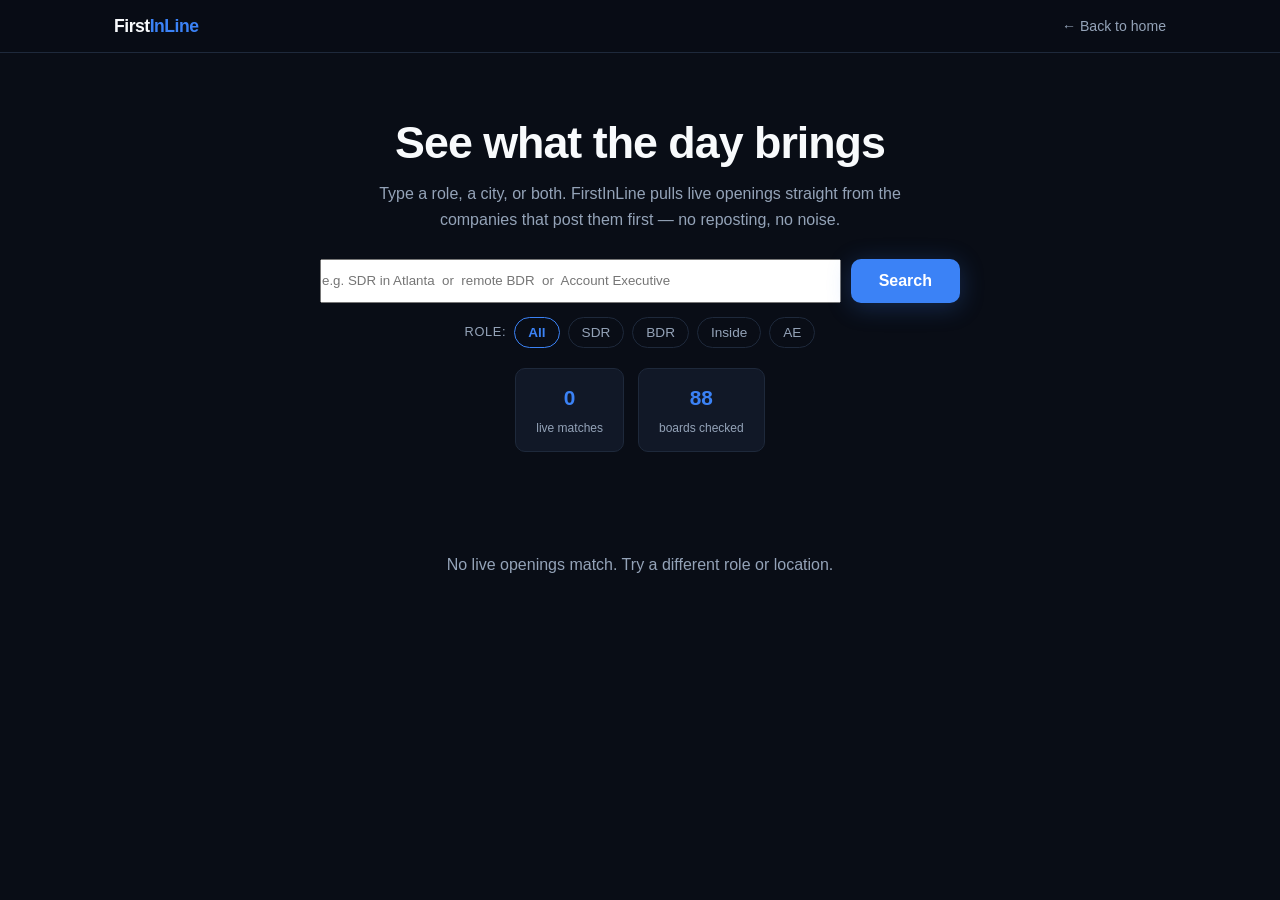
==== try.html @ f9401ee3 "Move live tool to standalone /try.html; Join free button opens it; remove from homepage" ====
<!DOCTYPE html>
<html lang="en">
<head>
<meta charset="UTF-8">
<meta name="viewport" content="width=device-width, initial-scale=1.0">
<title>FirstInLine — Live job search</title>
<meta name="description" content="Search live openings across 80+ companies that post first. No reposting, no noise.">
<style>

  :root {
    --bg: #090d16; --bg2: #0b1120; --card: #111827; --border: #1e293b;
    --primary: #3b82f6; --glow: rgba(59,130,246,.25); --accent: #10b981;
    --text: #f8fafc; --muted: #94a3b8; --gold: #f59e0b; --red: #ef4444;
  }
  * { margin: 0; padding: 0; box-sizing: border-box; }
  html { scroll-behavior: smooth; }
  body { background: var(--bg); color: var(--text); font-family: -apple-system, 'Segoe UI', Roboto, Helvetica, Arial, sans-serif; line-height: 1.6; -webkit-font-smoothing: antialiased; }
  a { color: var(--primary); text-decoration: none; }
  .wrap { max-width: 1100px; margin: 0 auto; padding: 0 24px; }

  nav { position: sticky; top: 0; z-index: 50; background: rgba(9,13,22,.86); backdrop-filter: blur(12px); border-bottom: 1px solid var(--border); }
  .nav-inner { display: flex; justify-content: space-between; align-items: center; padding: 14px 24px; max-width: 1100px; margin: 0 auto; }
  .logo { font-weight: 800; font-size: 1.22rem; letter-spacing: -.5px; }
  .logo span { color: var(--primary); }
  .nav-links { display: flex; align-items: center; gap: 22px; }
  .nav-links a { color: var(--muted); font-size: .92rem; }
  .nav-links a:hover { color: var(--text); }

  .hero { padding: 76px 24px 56px; text-align: center; position: relative; overflow: hidden; }
  .hero::before { content: ''; position: absolute; top: -220px; left: 50%; transform: translateX(-50%); width: 900px; height: 520px; background: radial-gradient(ellipse, rgba(59,130,246,.18), transparent 60%); pointer-events: none; }
  .badge { display: inline-flex; align-items: center; gap: 8px; background: rgba(59,130,246,.12); border: 1px solid rgba(59,130,246,.35); color: var(--primary); padding: 6px 16px; border-radius: 999px; font-size: .8rem; font-weight: 600; letter-spacing: .4px; text-transform: uppercase; margin-bottom: 26px; }
  .badge .dot { width: 7px; height: 7px; border-radius: 50%; background: var(--accent); animation: pulse 1.6s infinite; }
  @keyframes pulse { 0%,100% { opacity: 1; } 50% { opacity: .3; } }
  h1 { font-size: clamp(2.3rem, 5.5vw, 3.6rem); font-weight: 800; letter-spacing: -1.5px; line-height: 1.12; }
  h1 .grad { background: linear-gradient(90deg, #3b82f6, #10b981); -webkit-background-clip: text; background-clip: text; color: transparent; }
  .sub { color: var(--muted); font-size: 1.16rem; max-width: 640px; margin: 20px auto 30px; }
  .cta-row { display: flex; gap: 14px; justify-content: center; flex-wrap: wrap; }
  .btn { display: inline-block; padding: 13px 28px; border-radius: 10px; font-weight: 700; font-size: 1rem; transition: all .15s; cursor: pointer; border: none; }
  .btn-primary { background: var(--primary); color: #fff; box-shadow: 0 4px 24px var(--glow); }
  .btn-primary:hover { transform: translateY(-1px); box-shadow: 0 8px 36px var(--glow); }
  .btn-ghost { border: 1px solid var(--border); color: var(--text); background: transparent; }
  .btn-ghost:hover { border-color: var(--muted); }
  .btn-sm { padding: 8px 14px; font-size: .85rem; }
  .hero-note { color: var(--muted); font-size: .82rem; margin-top: 14px; }

  .live-stats { max-width: 760px; margin: 44px auto 0; display: grid; grid-template-columns: repeat(auto-fit,minmax(130px,1fr)); gap: 14px; }
  .hero-mini { background: var(--card); border: 1px solid var(--border); border-radius: 12px; padding: 18px; }
  .hero-mini b { display: block; font-size: 1.7rem; font-weight: 800; color: var(--primary); }
  .hero-mini span { color: var(--muted); font-size: .82rem; }

  section { padding: 72px 24px; }
  .sec-label { color: var(--primary); font-size: .8rem; font-weight: 700; text-transform: uppercase; letter-spacing: 1.2px; text-align: center; margin-bottom: 12px; }
  h2 { text-align: center; font-size: clamp(1.7rem, 3.2vw, 2.3rem); font-weight: 800; letter-spacing: -.8px; margin-bottom: 16px; }
  .sec-sub { text-align: center; color: var(--muted); max-width: 620px; margin: 0 auto 44px; font-size: 1.05rem; }

  .problem-grid { display: grid; grid-template-columns: repeat(auto-fit, minmax(240px, 1fr)); gap: 18px; }
  .prob { background: var(--card); border: 1px solid var(--border); border-radius: 14px; padding: 24px; }
  .prob .x { color: var(--red); font-weight: 800; font-size: 1.1rem; }
  .prob h3 { font-size: 1rem; margin: 8px 0 6px; }
  .prob p { color: var(--muted); font-size: .9rem; }

  .steps { display: grid; grid-template-columns: repeat(auto-fit, minmax(280px, 1fr)); gap: 20px; }
  .step { background: var(--card); border: 1px solid var(--border); border-radius: 14px; padding: 30px; }
  .step-num { width: 38px; height: 38px; border-radius: 10px; background: rgba(59,130,246,.15); color: var(--primary); font-weight: 800; display: flex; align-items: center; justify-content: center; margin-bottom: 16px; font-size: 1.05rem; }
  .step h3 { font-size: 1.1rem; margin-bottom: 8px; }
  .step p { color: var(--muted); font-size: .95rem; }

  .features { display: grid; grid-template-columns: repeat(auto-fit, minmax(320px, 1fr)); gap: 18px; }
  .feat { background: var(--card); border: 1px solid var(--border); border-radius: 14px; padding: 26px; transition: border-color .15s; }
  .feat:hover { border-color: rgba(59,130,246,.5); }
  .feat h3 { font-size: 1.05rem; margin-bottom: 8px; }
  .feat p { color: var(--muted); font-size: .93rem; }

  .app { background: var(--bg2); border-top: 1px solid var(--border); border-bottom: 1px solid var(--border); }
  .app-head h2 { text-align: center; }
  .app-sub { text-align: center; color: var(--muted); margin-bottom: 20px; }
  .app-notice { background: rgba(59,130,246,.08); border: 1px dashed rgba(59,130,246,.4); color: var(--muted); padding: 12px 16px; border-radius: 10px; font-size: .85rem; margin-bottom: 20px; }
  .stats-row { display: grid; grid-template-columns: repeat(auto-fit, minmax(150px, 1fr)); gap: 14px; margin-bottom: 22px; }
  .stat-card { background: var(--card); border: 1px solid var(--border); border-radius: 12px; padding: 18px; text-align: center; }
  .stat-card b { display: block; font-size: 1.7rem; font-weight: 800; }
  .stat-card span { color: var(--muted); font-size: .8rem; }
  .stat-card .s-new { color: var(--primary); } .stat-card .s-applied { color: var(--gold); } .stat-card .s-replied { color: var(--accent); } .stat-card .s-interview { color: #a78bfa; } .stat-card .s-offer { color: var(--accent); }
  .app-controls { display: flex; gap: 10px; flex-wrap: wrap; margin-bottom: 18px; align-items: center; }
  .app-controls .search { flex: 1; min-width: 200px; background: var(--bg); border: 1px solid var(--border); color: var(--text); padding: 10px 14px; border-radius: 8px; font-size: .92rem; }
  .app-controls .search:focus { outline: none; border-color: var(--primary); }
  .chip { background: var(--bg); border: 1px solid var(--border); color: var(--muted); padding: 9px 14px; border-radius: 999px; font-size: .85rem; cursor: pointer; }
  .chip.active { border-color: var(--primary); color: var(--primary); font-weight: 600; }
  .role-controls { margin-top: 8px; gap: 6px; align-items: center; }
  .role-label { font-size: .8rem; color: var(--muted); text-transform: uppercase; letter-spacing: .05em; }
  .role-chip { padding: 6px 12px; font-size: .78rem; }
  .sort-controls { margin-bottom: 8px; }
  .sort-select { background: var(--bg); border: 1px solid var(--border); color: var(--text); padding: 8px 12px; border-radius: 8px; font-size: .85rem; cursor: pointer; }
  .sort-select:focus { outline: none; border-color: var(--primary); }
  .role-badge { display: inline-block; margin-left: 6px; padding: 2px 8px; border-radius: 999px; font-size: .68rem; font-weight: 700; border: 1px solid; vertical-align: middle; }
  .lead { display: flex; align-items: flex-start; gap: 16px; padding: 18px; border: 1px solid var(--border); border-radius: 14px; margin-bottom: 12px; background: var(--card); transition: border-color .15s; }
  .lead:hover { border-color: rgba(59,130,246,.45); }
  .lead .score { min-width: 52px; height: 52px; border-radius: 12px; display: flex; align-items: center; justify-content: center; font-weight: 800; font-size: 1.1rem; flex-shrink: 0; }
  .score.hi { background: rgba(16,185,129,.15); color: var(--accent); }
  .score.mid { background: rgba(245,158,11,.15); color: var(--gold); }
  .score.low { background: rgba(148,163,184,.13); color: var(--muted); }
  .lead .info { flex: 1; min-width: 0; }
  .co-row { display: flex; align-items: center; gap: 8px; flex-wrap: wrap; }
  .lead .info b { font-size: 1rem; }
  .lead .info .role { font-size: .86rem; color: var(--text); opacity: .8; margin-top: 1px; }
  .lead .info .why { font-size: .82rem; color: var(--muted); margin-top: 4px; }
  .lead .info .details { display: flex; gap: 6px; flex-wrap: wrap; margin-top: 8px; }
  .dchip { font-size: .72rem; color: var(--muted); background: var(--bg); border: 1px solid var(--border); border-radius: 999px; padding: 3px 10px; white-space: nowrap; }
  .dchip b { color: var(--text); font-weight: 600; }
  .tag { font-size: .66rem; font-weight: 700; text-transform: uppercase; letter-spacing: .4px; padding: 3px 8px; border-radius: 6px; white-space: nowrap; }
  .tag.gh { background: rgba(59,130,246,.15); color: var(--primary); }
  .tag.ash { background: rgba(139,92,246,.15); color: #a78bfa; }
  .tag.li { background: rgba(14,165,233,.15); color: #38bdf8; }
  .tag.md { background: rgba(148,163,184,.15); color: var(--muted); }
  .stat-label { font-size: .7rem; text-transform: uppercase; letter-spacing: .5px; padding: 3px 9px; border-radius: 6px; font-weight: 700; }
  .st.new { background: rgba(59,130,246,.15); color: var(--primary); }
  .st.applied { background: rgba(245,158,11,.15); color: var(--gold); }
  .st.replied { background: rgba(16,185,129,.15); color: var(--accent); }
  .st.interview { background: rgba(167,139,250,.15); color: #a78bfa; }
  .st-offer { background: rgba(16,185,129,.25); color: var(--accent); }
  .lead-meta { display: flex; gap: 6px; margin-top: 6px; flex-wrap: wrap; align-items: center; }
  .note { margin-top: 8px; font-size: .8rem; color: var(--muted); background: var(--bg); border: 1px solid var(--border); border-radius: 8px; padding: 8px 10px; font-style: italic; }
  .lead .actions { display: flex; flex-direction: column; gap: 8px; align-items: flex-end; flex-shrink: 0; }
  .lead-links { display: flex; gap: 5px; flex-wrap: wrap; justify-content: flex-end; }
  .lead-links a, .lead-links button { font-size: .72rem; padding: 5px 10px; border-radius: 6px; border: 1px solid var(--border); background: var(--bg); color: var(--muted); cursor: pointer; }
  .lead-links a:hover, .lead-links button:hover { border-color: var(--primary); color: var(--text); }
  .st-actions { display: flex; gap: 5px; flex-wrap: wrap; justify-content: flex-end; }
  .st-actions button { font-size: .72rem; padding: 4px 9px; border-radius: 6px; border: 1px solid var(--border); background: var(--bg); color: var(--muted); cursor: pointer; }
  .st-actions button.on { border-color: var(--accent); color: var(--accent); }
  .empty { text-align: center; color: var(--muted); padding: 40px 0; }
  .tool-search { display: flex; gap: 10px; max-width: 640px; margin: 0 auto 14px; }
  .tool-search .search { flex: 1; }
  .tool-options { display: flex; gap: 8px; flex-wrap: wrap; justify-content: center; margin-bottom: 18px; align-items: center; }
  .tool-chip { padding: 7px 13px; }
  .tool-stats { display: flex; gap: 14px; justify-content: center; margin-bottom: 18px; flex-wrap: wrap; }
  .tool-stat { background: var(--card); border: 1px solid var(--border); border-radius: 10px; padding: 12px 20px; text-align: center; }
  .tool-stat b { display: block; font-size: 1.3rem; color: var(--primary); }
  .tool-stat span { font-size: .75rem; color: var(--muted); }
  .tool-company { font-size: .72rem; color: var(--muted); background: var(--bg); border: 1px solid var(--border); border-radius: 6px; padding: 2px 8px; display: inline-block; margin-bottom: 6px; }
  .tlead { display: flex; align-items: flex-start; gap: 14px; padding: 16px; border: 1px solid var(--border); border-radius: 12px; margin-bottom: 10px; background: var(--card); }
  .tlead .info { flex: 1; min-width: 0; }
  .tlead .info b { font-size: .98rem; }
  .tlead .info .role { font-size: .85rem; color: var(--text); opacity: .8; }
  .tlead .info .meta { font-size: .78rem; color: var(--muted); margin-top: 4px; }
  .tlead a { font-size: .78rem; }

  .case { display: grid; grid-template-columns: repeat(auto-fit, minmax(300px, 1fr)); gap: 18px; }
  .case-card { background: var(--card); border: 1px solid var(--border); border-radius: 14px; padding: 26px; }
  .case-card .badge2 { display: inline-block; font-size: .68rem; font-weight: 700; text-transform: uppercase; letter-spacing: .5px; padding: 3px 10px; border-radius: 6px; margin-bottom: 12px; }
  .case-card .b-green { background: rgba(16,185,129,.15); color: var(--accent); }
  .case-card .b-blue { background: rgba(59,130,246,.15); color: var(--primary); }
  .case-card .b-gold { background: rgba(245,158,11,.15); color: var(--gold); }
  .case-card h3 { font-size: 1.1rem; margin-bottom: 8px; }
  .case-card p { color: var(--muted); font-size: .92rem; }
  .case-card .move { margin-top: 12px; font-size: .85rem; color: var(--text); background: var(--bg); border: 1px solid var(--border); border-radius: 8px; padding: 10px 12px; }
  .case-card .move b { color: var(--accent); }

  .pricing { display: grid; grid-template-columns: repeat(auto-fit, minmax(280px, 1fr)); gap: 20px; max-width: 760px; margin: 0 auto; }
  .plan { background: var(--card); border: 1px solid var(--border); border-radius: 14px; padding: 32px; }
  .plan.pop { border-color: var(--primary); box-shadow: 0 0 50px var(--glow); position: relative; }
  .plan.pop .tag { position: absolute; top: -13px; left: 50%; transform: translateX(-50%); background: var(--primary); color: #fff; font-size: .72rem; font-weight: 700; padding: 5px 16px; border-radius: 999px; letter-spacing: .5px; text-transform: uppercase; white-space: nowrap; }
  .plan h3 { font-size: 1.1rem; }
  .plan .price { font-size: 2.4rem; font-weight: 800; margin: 12px 0 4px; }
  .plan .price small { font-size: .9rem; color: var(--muted); font-weight: 400; }
  .plan .perk { color: var(--muted); font-size: .85rem; margin-bottom: 18px; }
  .plan ul { list-style: none; margin: 0 0 24px; }
  .plan li { color: var(--muted); font-size: .93rem; padding: 7px 0; border-bottom: 1px solid rgba(30,41,59,.6); }
  .plan li:last-child { border-bottom: none; }
  .plan li b { color: var(--text); }
  .plan .btn { width: 100%; text-align: center; display: block; }

  .faq { max-width: 720px; margin: 0 auto; }
  details { background: var(--card); border: 1px solid var(--border); border-radius: 12px; padding: 18px 22px; margin-bottom: 12px; }
  summary { cursor: pointer; font-weight: 600; font-size: 1rem; list-style: none; display: flex; justify-content: space-between; align-items: center; }
  summary::after { content: '+'; color: var(--primary); font-size: 1.3rem; font-weight: 700; }
  details[open] summary::after { content: '−'; }
  details p { color: var(--muted); font-size: .93rem; margin-top: 10px; }

  .cta-box { text-align: center; background: linear-gradient(180deg, rgba(59,130,246,.1), transparent); border: 1px solid var(--border); border-radius: 20px; padding: 60px 32px; max-width: 780px; margin: 0 auto; }
  .cta-box h2 { margin-bottom: 12px; }
  .cta-box p { color: var(--muted); margin-bottom: 26px; }

  footer { border-top: 1px solid var(--border); padding: 34px 24px; text-align: center; color: var(--muted); font-size: .85rem; }
  footer a { color: var(--muted); }
  footer a:hover { color: var(--text); }
  footer .f-links { display: flex; gap: 20px; justify-content: center; margin-bottom: 12px; flex-wrap: wrap; }

  .toast { position: fixed; bottom: 24px; left: 50%; transform: translateX(-50%) translateY(90px); background: var(--primary); color: #fff; padding: 12px 24px; border-radius: 10px; font-weight: 600; font-size: .9rem; box-shadow: 0 8px 30px rgba(0,0,0,.4); transition: transform .3s; z-index: 99; }
  .toast.show { transform: translateX(-50%) translateY(0); }

  @media (max-width: 720px) {
    .nav-links a:not(.nav-cta) { display: none; }
    .lead { flex-wrap: wrap; }
    .lead .actions { width: 100%; align-items: flex-start; }
  }

  .tool-hero { padding: 64px 24px 40px; text-align: center; }
  .tool-hero h1 { font-size: clamp(1.9rem, 4.5vw, 2.8rem); font-weight: 800; letter-spacing: -1px; }
  .tool-hero p { color: var(--muted); max-width: 560px; margin: 14px auto 26px; }
  .tool-search { display: flex; gap: 10px; max-width: 640px; margin: 0 auto 14px; }
  .tool-options { display: flex; gap: 8px; flex-wrap: wrap; justify-content: center; margin-bottom: 20px; align-items: center; }
  .tool-stats { display: flex; gap: 14px; justify-content: center; margin-bottom: 20px; flex-wrap: wrap; }
  .tool-stat { background: var(--card); border: 1px solid var(--border); border-radius: 10px; padding: 12px 20px; text-align: center; }
  .tool-stat b { display: block; font-size: 1.3rem; color: var(--primary); }
  .tool-stat span { font-size: .75rem; color: var(--muted); }
  .results-wrap { max-width: 860px; margin: 0 auto; padding: 0 24px 60px; }
  .tlead { display: flex; align-items: flex-start; gap: 14px; padding: 16px; border: 1px solid var(--border); border-radius: 12px; margin-bottom: 10px; background: var(--card); }
  .tlead .info { flex: 1; min-width: 0; }
  .tlead .info b { font-size: .98rem; }
  .tlead .info .role { font-size: .85rem; color: var(--text); opacity: .8; }
  .tlead .info .meta { font-size: .78rem; color: var(--muted); margin-top: 4px; }
  .tlead a { font-size: .78rem; }
  .tool-nav { position: sticky; top: 0; z-index: 50; background: rgba(9,13,22,.86); backdrop-filter: blur(12px); border-bottom: 1px solid var(--border); }
  .tool-nav-inner { display: flex; justify-content: space-between; align-items: center; padding: 12px 24px; max-width: 1100px; margin: 0 auto; }
  .logo { font-weight: 800; font-size: 1.1rem; }
  .tool-nav-inner a { color: var(--muted); font-size: .88rem; }
</style>
</head>
<body>
<nav class="tool-nav">
  <div class="tool-nav-inner">
    <div class="logo">First<span>InLine</span></div>
    <a href="/">← Back to home</a>
  </div>
</nav>

<div class="tool-hero">
  <h1>See what the day brings</h1>
  <p>Type a role, a city, or both. FirstInLine pulls live openings straight from the companies that post them first — no reposting, no noise.</p>
  <div class="tool-search">
    <input class="search" id="toolQ" type="text" placeholder="e.g. SDR in Atlanta  or  remote BDR  or  Account Executive">
    <button class="btn btn-primary" id="toolGo" type="button">Search</button>
  </div>
  <div class="tool-options">
    <span class="role-label">Role:</span>
    <button class="chip tool-chip active" data-tool="all">All</button>
    <button class="chip tool-chip" data-tool="sdr">SDR</button>
    <button class="chip tool-chip" data-tool="bdr">BDR</button>
    <button class="chip tool-chip" data-tool="inside">Inside</button>
    <button class="chip tool-chip" data-tool="ae">AE</button>
  </div>
  <div class="tool-stats" id="toolStats"></div>
</div>

<div class="results-wrap">
  <div id="toolResults"><div class="empty" style="display:none;" id="toolEmpty">No live openings match. Try a different role or location.</div></div>
</div>

<script>

const TOOL_BOARDS = [
  ["gh","securityscorecard"],["gh","databricks"],["gh","stripe"],["gh","anthropic"],["gh","datadog"],
  ["gh","mongodb"],["gh","zscaler"],["gh","okta"],["gh","cloudflare"],["gh","brex"],["gh","samsara"],
  ["gh","figma"],["gh","twilio"],["gh","asana"],["gh","rubrik"],["gh","vercel"],["gh","onetrust"],
  ["gh","abnormalsecurity"],["gh","commvault"],["gh","guidepointsecurity"],["gh","newrelic"],
  ["gh","linkedin"],["gh","banyansoftware"],["gh","wonderschool"],["gh","connectwise"],["gh","attentive"],
  ["gh","doppel"],["gh","newsela"],["gh","array"],["gh","pistontechnologies"],["gh","airtable"],
  ["gh","processstreet"],["gh","eolapower"],["gh","minitab"],["gh","ohalogenetics"],["gh","enginy"],
  ["gh","everdriven"],["gh","buynomics"],["gh","seed"],["gh","rockbot"],["gh","instabase"],["gh","jampp"],
  ["gh","lucenia"],["gh","orca"],
  ["ashby","openai"],["ashby","harvey"],["ashby","clera"],["ashby","decagon"],["ashby","ramp"],
  ["ashby","notion"],["ashby","plaid"],["ashby","vanta"],["ashby","dandy"],["ashby","baseten"],
  ["ashby","pragmatike"],["ashby","temporal"],["ashby","drata"],["ashby","metaview"],["ashby","linear"],
  ["ashby","netic"],["ashby","roboflow"],["ashby","tremendous"],["ashby","numeric"],["ashby","doppel"],
  ["ashby","arena"],["ashby","laurel"],["ashby","outset"],["ashby","arketa"],["ashby","camber"],
  ["ashby","furtherai"],["ashby","glimpse"],["ashby","raindrop"],["ashby","automat"],["ashby","ycombinator"],
  ["ashby","ajax"],["ashby","popl"],["ashby","runway"],["ashby","aibidia"],["ashby","rubie"],
  ["ashby","30mpc"],["ashby","conduit"],["ashby","hubstaff"],
  ["lever","ajax"],["lever","lendbuzz"],["lever","linkedin"],["lever","sysdig"],["lever","finquery"],
  ["lever","twodots"],
];
const TOOL_CACHE = {};

function esc(x){ return String(x==null?'':x).replace(/&/g,'&amp;').replace(/</g,'&lt;').replace(/>/g,'&gt;').replace(/"/g,'&quot;'); }

async function toolFetch(kind, slug){
  const key = kind+'/'+slug;
  if(TOOL_CACHE[key]) return TOOL_CACHE[key];
  let url;
  if(kind==='gh') url='https://boards-api.greenhouse.io/v1/boards/'+slug+'/jobs';
  else if(kind==='ashby') url='https://api.ashbyhq.com/posting-api/job-board/'+slug;
  else url='https://api.lever.co/v0/postings/'+slug+'?mode=json';
  try{
    const r = await fetch(url);
    if(!r.ok) return [];
    const d = await r.json();
    let jobs = [];
    if(kind==='gh') jobs = d.jobs||[];
    else if(kind==='ashby') jobs = d.jobs||[];
    else jobs = d||[];
    const norm = jobs.map(j=>({
      company: j.company ? (j.company.name||slug) : slug,
      title: j.title||j.name||'',
      loc: (j.location&&(j.location.name||j.location))||'',
      url: j.absolute_url||j.jobUrl||j.applyUrl||j.hostedUrl||'',
      date: j.updated_at||j.published_at||j.first_published_at||'',
    }));
    TOOL_CACHE[key]=norm;
    return norm;
  }catch(e){ return []; }
}

function toolMatch(job, q, role){
  const hay = (job.title+' '+job.location+' '+job.company).toLowerCase();
  if(role!=='all' && !hay.includes(role)) return false;
  if(!q) return true;
  const words = q.toLowerCase().split(/\\s+/).filter(w=>w.length>1 && !['in','at','the','for','a','an'].includes(w));
  return words.every(w=>hay.includes(w));
}
function toolRole(job){
  const t=job.title.toLowerCase();
  if(t.includes('sales development')||t.indexOf('sdr')>=0) return 'sdr';
  if(t.includes('business development')||t.indexOf('bdr')>=0) return 'bdr';
  if(t.includes('inside sales')) return 'inside';
  if(t.includes('account executive')||t.indexOf('ae')>=0) return 'ae';
  return '';
}
async function toolRun(){
  const q = document.getElementById('toolQ').value.trim();
  const active = document.querySelector('.tool-chip.active');
  const role = active?active.dataset.tool:'all';
  const el = document.getElementById('toolResults');
  const stats = document.getElementById('toolStats');
  el.innerHTML = '<div class="empty">Searching 80+ live boards…</div>';
  const all=[];
  for(const [kind,slug] of TOOL_BOARDS){
    const jobs = await toolFetch(kind,slug);
    for(const j of jobs){
      const r = toolRole(j);
      if(role!=='all' && r!==role) continue;
      if(!toolMatch(j,q,'all')) continue;
      all.push({...j, roleTag:r});
    }
  }
  all.sort((a,b)=>(b.date||'').localeCompare(a.date||''));
  const seen={}; const uniq=[];
  for(const j of all){ const k=(j.title+'|'+j.company).toLowerCase(); if(!seen[k]){seen[k]=1;uniq.push(j);} }
  stats.innerHTML =
    `<div class="tool-stat"><b>${uniq.length}</b><span>live matches</span></div>`+
    `<div class="tool-stat"><b>${TOOL_BOARDS.length}</b><span>boards checked</span></div>`;
  if(!uniq.length){ el.innerHTML='<div class="empty">No live openings match. Try a different role or location.</div>'; return; }
  el.innerHTML = uniq.slice(0,60).map(j=>{
    const loc = j.location?esc(j.location):'';
    const date = j.date?esc(j.date.slice(0,10)):'';
    const badge = j.roleTag?`<span class="role-badge" style="background:#22d3ee22;color:#22d3ee;border-color:#22d3ee55">${j.roleTag.toUpperCase()}</span>`:'';
    return `<div class="tlead">
      <div class="info">
        <b>${esc(j.company)}</b> ${badge}
        <div class="role">${esc(j.title)}</div>
        <div class="meta">${loc}${date?' · '+date:''}</div>
      </div>
      ${j.url?`<a href="${esc(j.url)}" target="_blank" rel="noopener">View →</a>`:''}
    </div>`;
  }).join('');
}
document.querySelectorAll('.tool-chip').forEach(c=>c.addEventListener('click',()=>{
  document.querySelectorAll('.tool-chip').forEach(x=>x.classList.remove('active'));
  c.classList.add('active'); toolRun();
}));
document.getElementById('toolGo').addEventListener('click',toolRun);
document.getElementById('toolQ').addEventListener('keydown',e=>{ if(e.key==='Enter') toolRun(); });
toolRun();

</script>
</body>
</html>
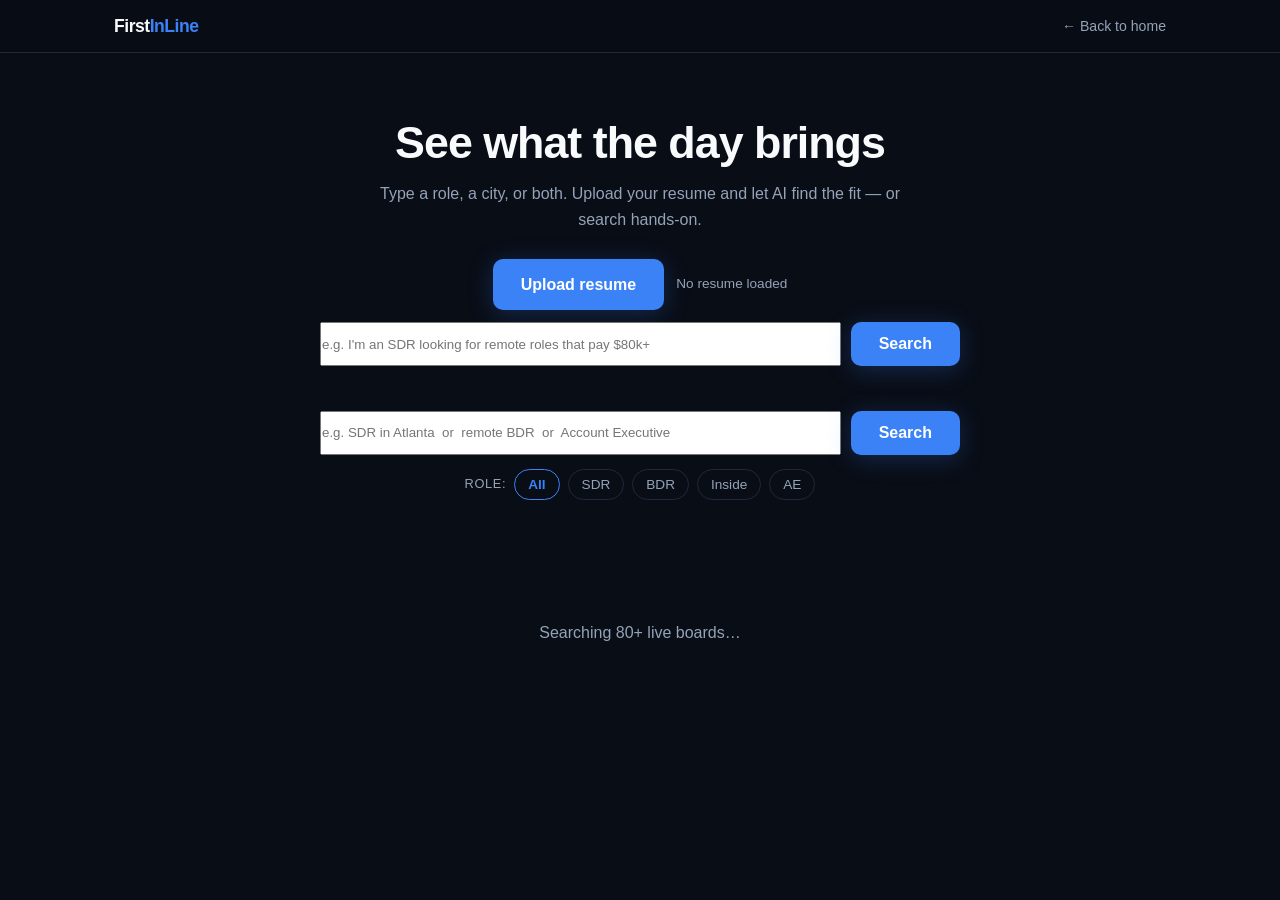
==== commit 29b337b9: "Phase 2: resume upload + AI-assisted match on /try.html (client-side ranking with role normalization" ====
--- a/try.html
+++ b/try.html
@@ -209,6 +209,10 @@
   .tlead .info .role { font-size: .85rem; color: var(--text); opacity: .8; }
   .tlead .info .meta { font-size: .78rem; color: var(--muted); margin-top: 4px; }
   .tlead a { font-size: .78rem; }
+  .ai-box { max-width: 640px; margin: 0 auto 18px; }
+  .ai-upload { display: flex; gap: 12px; align-items: center; justify-content: center; margin-bottom: 12px; }
+  .res-file { color: var(--muted); font-size: .85rem; }
+  .ai-hint { font-size: .8rem; color: var(--muted); margin-top: 8px; min-height: 1em; }
   .tool-nav { position: sticky; top: 0; z-index: 50; background: rgba(9,13,22,.86); backdrop-filter: blur(12px); border-bottom: 1px solid var(--border); }
   .tool-nav-inner { display: flex; justify-content: space-between; align-items: center; padding: 12px 24px; max-width: 1100px; margin: 0 auto; }
   .logo { font-weight: 800; font-size: 1.1rem; }
@@ -225,7 +229,22 @@
 
 <div class="tool-hero">
   <h1>See what the day brings</h1>
-  <p>Type a role, a city, or both. FirstInLine pulls live openings straight from the companies that post them first — no reposting, no noise.</p>
+  <p>Type a role, a city, or both. Upload your resume and let AI find the fit — or search hands-on.</p>
+
+  <div class="ai-box">
+    <div class="ai-upload">
+      <label class="btn btn-primary" for="resumeFile" style="cursor:pointer;">Upload resume</label>
+      <input type="file" id="resumeFile" accept=".pdf,.txt,.doc,.docx" style="display:none;">
+      <span class="res-file" id="resumeName">No resume loaded</span>
+    </div>
+    <div class="tool-search">
+      <input class="search" id="toolQ" type="text" placeholder="e.g. I'm an SDR looking for remote roles that pay $80k+">
+      <button class="btn btn-primary" id="toolGo" type="button">Search</button>
+      <button class="btn btn-ghost" id="aiGo" type="button" style="display:none;">AI match</button>
+    </div>
+    <div class="ai-hint" id="aiHint"></div>
+  </div>
+
   <div class="tool-search">
     <input class="search" id="toolQ" type="text" placeholder="e.g. SDR in Atlanta  or  remote BDR  or  Account Executive">
     <button class="btn btn-primary" id="toolGo" type="button">Search</button>
@@ -269,6 +288,12 @@
   ["lever","twodots"],
 ];
 const TOOL_CACHE = {};
+
+function roleBadge(rt){
+  const map={sdr:['SDR','#22d3ee'],bdr:['BDR','#a78bfa'],inside:['Inside','#34d399'],ae:['AE','#fbbf24'],other:['Other','#64748b']};
+  const m=map[rt]||map.other;
+  return '<span class="role-badge" style="background:'+m[1]+'22;color:'+m[1]+';border-color:'+m[1]+'55">'+m[0]+'</span>';
+}
 
 function esc(x){ return String(x==null?'':x).replace(/&/g,'&amp;').replace(/</g,'&lt;').replace(/>/g,'&gt;').replace(/"/g,'&quot;'); }
 
@@ -360,6 +385,94 @@
 document.getElementById('toolQ').addEventListener('keydown',e=>{ if(e.key==='Enter') toolRun(); });
 toolRun();
 
+// Phase 2: resume upload + AI-assisted match
+let resumeText = '';
+document.getElementById('resumeFile').addEventListener('change', async function(ev){
+  const f = ev.target.files[0];
+  if(!f) return;
+  const name = document.getElementById('resumeName');
+  const hint = document.getElementById('aiHint');
+  name.textContent = f.name;
+  hint.textContent = 'Reading resume...';
+  try{
+    if(f.name.toLowerCase().endsWith('.pdf')){
+      if(!window.pdfjsLib){
+        await new Promise((res,rej)=>{
+          const s=document.createElement('script');
+          s.src='https://cdnjs.cloudflare.com/ajax/libs/pdf.js/3.11.174/pdf.min.js';
+          s.onload=res; s.onerror=rej; document.head.appendChild(s);
+        });
+        window.pdfjsLib.GlobalWorkerOptions.workerSrc='https://cdnjs.cloudflare.com/ajax/libs/pdf.js/3.11.174/pdf.worker.min.js';
+      }
+      const buf = await f.arrayBuffer();
+      const pdf = await pdfjsLib.getDocument({data: buf}).promise;
+      let txt = '';
+      for(let i=1;i<=pdf.numPages;i++){
+        const page = await pdf.getPage(i);
+        const tc = await page.getTextContent();
+        txt += tc.items.map(it=>it.str).join(' ') + '\n';
+      }
+      resumeText = txt;
+    } else {
+      resumeText = await f.text();
+    }
+    hint.innerHTML = '<span class="ai-note">Resume loaded \u2014 ' + resumeText.length + ' chars extracted. Ask AI to match it against live openings.</span>';
+    document.getElementById('aiGo').style.display = 'inline-block';
+  }catch(e){
+    hint.textContent = 'Could not read that file. Try a .txt or .pdf.';
+  }
+});
+
+document.getElementById('aiGo').addEventListener('click', async function(){
+  const hint = document.getElementById('aiHint');
+  const q = document.getElementById('toolQ').value.trim();
+  hint.innerHTML = '<span class="ai-note">Matching your resume against live openings...</span>';
+  const el = document.getElementById('toolResults');
+  el.innerHTML = '<div class="empty">Scanning ' + TOOL_BOARDS.length + ' boards...</div>';
+  const all = [];
+  for(const [kind,slug] of TOOL_BOARDS){
+    const jobs = await toolFetch(kind,slug);
+    for(const j of jobs) all.push(j);
+  }
+  const resumeWords = (resumeText||'').toLowerCase().split(/[^a-z0-9+]+/).filter(w=>w.length>3);
+  const stop = new Set(['the','and','for','with','that','this','from','you','your','have','are','was','were','job','work','role','company','position','would','will','can','our','their','they','them','sales','experience','business','development','representative','team','new','all','not','but','into','about','over','also','than','then','when','what']);
+  const keyWords = [...new Set(resumeWords.filter(w=>!stop.has(w)))];
+  const qWords = q.toLowerCase().split(/[^a-z0-9+]+/).filter(w=>w.length>2);
+  function norm(t){
+    return String(t||'').toLowerCase()
+      .replace(/sales development/g,'sdr').replace(/business development/g,'bdr')
+      .replace(/account executive/g,'ae').replace(/inside sales/g,'inside');
+  }
+  const scored = all.map(j=>{
+    const hay = norm(j.title+' '+j.location+' '+j.company);
+    let s = 0;
+    for(const w of keyWords){ if(hay.includes(norm(w))) s+=1; }
+    for(const w of qWords){ if(hay.includes(norm(w))) s+=2; }
+    j.score = s;
+    return j;
+  }).filter(j=>j.score>0).sort((a,b)=>b.score-a.score);
+  const seen={}; const uniq=[];
+  for(const j of scored){ const k=(j.title+'|'+j.company).toLowerCase(); if(!seen[k]){seen[k]=1;uniq.push(j);} }
+  document.getElementById('toolStats').innerHTML =
+    '<div class="tool-stat"><b>'+uniq.length+'</b><span>best matches</span></div>'+
+    '<div class="tool-stat"><b>'+TOOL_BOARDS.length+'</b><span>boards checked</span></div>';
+  if(!uniq.length){
+    el.innerHTML = '<div class="empty">No strong match found. Try a different query or resume.</div>';
+    hint.innerHTML='';
+    return;
+  }
+  el.innerHTML = uniq.slice(0,30).map(j=>{
+    const loc = j.location?esc(j.location):'';
+    const date = j.date?esc(j.date.slice(0,10)):'';
+    const badge = j.roleTag?roleBadge(j.roleTag):'';
+    return '<div class="tlead"><div class="info"><b>'+esc(j.company)+'</b> '+badge+
+      '<div class="role">'+esc(j.title)+'</div>'+
+      '<div class="meta">'+loc+(date?' \u00b7 '+date:'')+' \u00b7 score '+j.score+'</div></div>'+
+      (j.url?'<a href="'+esc(j.url)+'" target="_blank" rel="noopener">View \u2192</a>':'')+
+      '</div>';
+  }).join('');
+  hint.innerHTML = '<span class="ai-note">Done \u2014 ranked by how well each opening matches your resume and search.</span>';
+});
 </script>
 </body>
 </html>
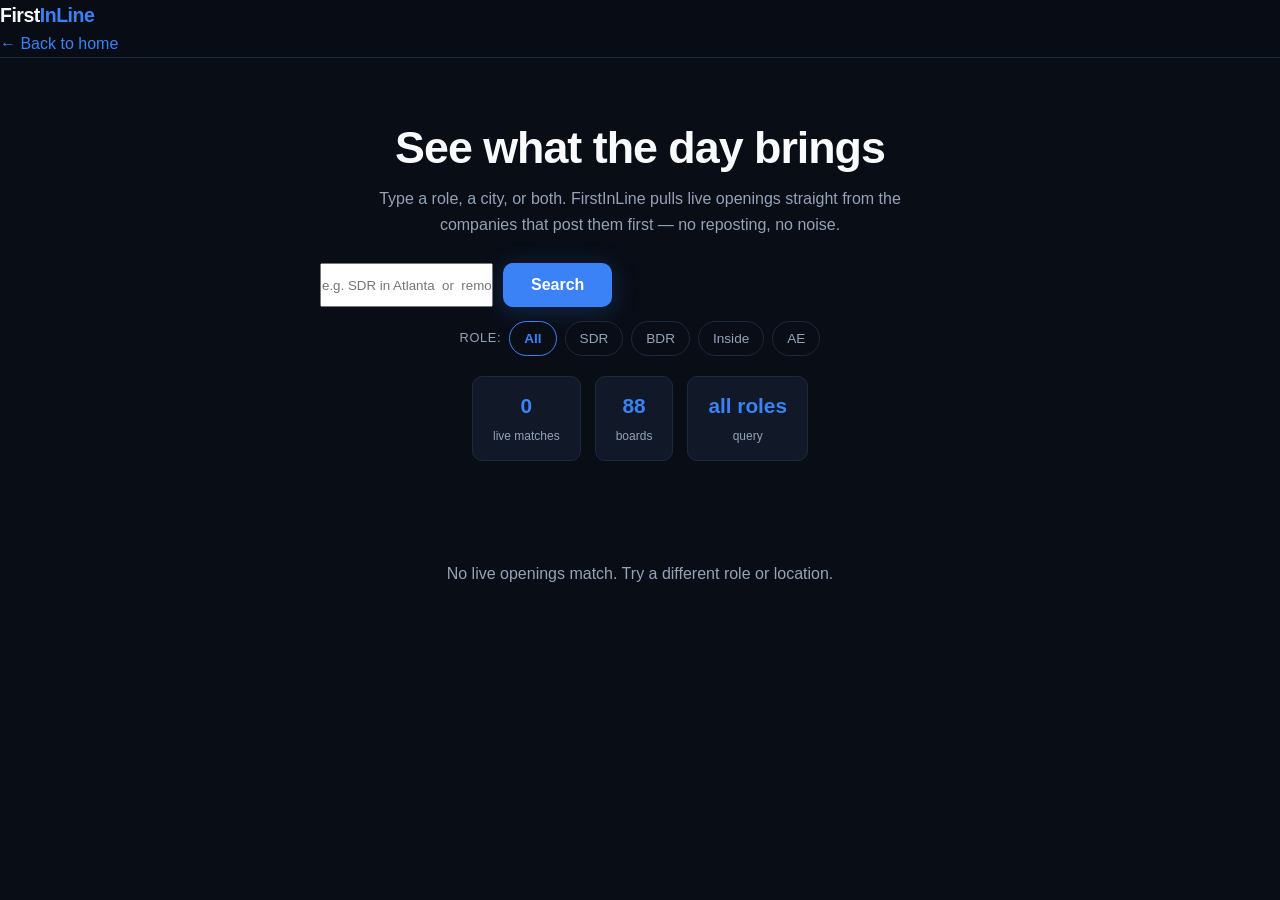
==== commit 40727a39: "Tighten tool: parallel 8x fetches + live scan progress, role-priority ranking, salary display, share" ====
--- a/try.html
+++ b/try.html
@@ -2,222 +2,15 @@
 <html lang="en">
 <head>
 <meta charset="UTF-8">
+<meta property="og:title" content="FirstInLine — Find the B2B sales job before everyone else does">
+<meta property="og:description" content="Your job hunt, run like a sales pipeline. FirstInLine sources the leads, qualifies the fit, and writes the outreach — so you hit the decision-maker first, every time.">
+<meta property="og:type" content="website">
+<meta property="og:url" content="https://the-g-code.com/">
+<meta name="twitter:card" content="summary_large_image">
 <meta name="viewport" content="width=device-width, initial-scale=1.0">
 <title>FirstInLine — Live job search</title>
 <meta name="description" content="Search live openings across 80+ companies that post first. No reposting, no noise.">
-<style>
-
-  :root {
-    --bg: #090d16; --bg2: #0b1120; --card: #111827; --border: #1e293b;
-    --primary: #3b82f6; --glow: rgba(59,130,246,.25); --accent: #10b981;
-    --text: #f8fafc; --muted: #94a3b8; --gold: #f59e0b; --red: #ef4444;
-  }
-  * { margin: 0; padding: 0; box-sizing: border-box; }
-  html { scroll-behavior: smooth; }
-  body { background: var(--bg); color: var(--text); font-family: -apple-system, 'Segoe UI', Roboto, Helvetica, Arial, sans-serif; line-height: 1.6; -webkit-font-smoothing: antialiased; }
-  a { color: var(--primary); text-decoration: none; }
-  .wrap { max-width: 1100px; margin: 0 auto; padding: 0 24px; }
-
-  nav { position: sticky; top: 0; z-index: 50; background: rgba(9,13,22,.86); backdrop-filter: blur(12px); border-bottom: 1px solid var(--border); }
-  .nav-inner { display: flex; justify-content: space-between; align-items: center; padding: 14px 24px; max-width: 1100px; margin: 0 auto; }
-  .logo { font-weight: 800; font-size: 1.22rem; letter-spacing: -.5px; }
-  .logo span { color: var(--primary); }
-  .nav-links { display: flex; align-items: center; gap: 22px; }
-  .nav-links a { color: var(--muted); font-size: .92rem; }
-  .nav-links a:hover { color: var(--text); }
-
-  .hero { padding: 76px 24px 56px; text-align: center; position: relative; overflow: hidden; }
-  .hero::before { content: ''; position: absolute; top: -220px; left: 50%; transform: translateX(-50%); width: 900px; height: 520px; background: radial-gradient(ellipse, rgba(59,130,246,.18), transparent 60%); pointer-events: none; }
-  .badge { display: inline-flex; align-items: center; gap: 8px; background: rgba(59,130,246,.12); border: 1px solid rgba(59,130,246,.35); color: var(--primary); padding: 6px 16px; border-radius: 999px; font-size: .8rem; font-weight: 600; letter-spacing: .4px; text-transform: uppercase; margin-bottom: 26px; }
-  .badge .dot { width: 7px; height: 7px; border-radius: 50%; background: var(--accent); animation: pulse 1.6s infinite; }
-  @keyframes pulse { 0%,100% { opacity: 1; } 50% { opacity: .3; } }
-  h1 { font-size: clamp(2.3rem, 5.5vw, 3.6rem); font-weight: 800; letter-spacing: -1.5px; line-height: 1.12; }
-  h1 .grad { background: linear-gradient(90deg, #3b82f6, #10b981); -webkit-background-clip: text; background-clip: text; color: transparent; }
-  .sub { color: var(--muted); font-size: 1.16rem; max-width: 640px; margin: 20px auto 30px; }
-  .cta-row { display: flex; gap: 14px; justify-content: center; flex-wrap: wrap; }
-  .btn { display: inline-block; padding: 13px 28px; border-radius: 10px; font-weight: 700; font-size: 1rem; transition: all .15s; cursor: pointer; border: none; }
-  .btn-primary { background: var(--primary); color: #fff; box-shadow: 0 4px 24px var(--glow); }
-  .btn-primary:hover { transform: translateY(-1px); box-shadow: 0 8px 36px var(--glow); }
-  .btn-ghost { border: 1px solid var(--border); color: var(--text); background: transparent; }
-  .btn-ghost:hover { border-color: var(--muted); }
-  .btn-sm { padding: 8px 14px; font-size: .85rem; }
-  .hero-note { color: var(--muted); font-size: .82rem; margin-top: 14px; }
-
-  .live-stats { max-width: 760px; margin: 44px auto 0; display: grid; grid-template-columns: repeat(auto-fit,minmax(130px,1fr)); gap: 14px; }
-  .hero-mini { background: var(--card); border: 1px solid var(--border); border-radius: 12px; padding: 18px; }
-  .hero-mini b { display: block; font-size: 1.7rem; font-weight: 800; color: var(--primary); }
-  .hero-mini span { color: var(--muted); font-size: .82rem; }
-
-  section { padding: 72px 24px; }
-  .sec-label { color: var(--primary); font-size: .8rem; font-weight: 700; text-transform: uppercase; letter-spacing: 1.2px; text-align: center; margin-bottom: 12px; }
-  h2 { text-align: center; font-size: clamp(1.7rem, 3.2vw, 2.3rem); font-weight: 800; letter-spacing: -.8px; margin-bottom: 16px; }
-  .sec-sub { text-align: center; color: var(--muted); max-width: 620px; margin: 0 auto 44px; font-size: 1.05rem; }
-
-  .problem-grid { display: grid; grid-template-columns: repeat(auto-fit, minmax(240px, 1fr)); gap: 18px; }
-  .prob { background: var(--card); border: 1px solid var(--border); border-radius: 14px; padding: 24px; }
-  .prob .x { color: var(--red); font-weight: 800; font-size: 1.1rem; }
-  .prob h3 { font-size: 1rem; margin: 8px 0 6px; }
-  .prob p { color: var(--muted); font-size: .9rem; }
-
-  .steps { display: grid; grid-template-columns: repeat(auto-fit, minmax(280px, 1fr)); gap: 20px; }
-  .step { background: var(--card); border: 1px solid var(--border); border-radius: 14px; padding: 30px; }
-  .step-num { width: 38px; height: 38px; border-radius: 10px; background: rgba(59,130,246,.15); color: var(--primary); font-weight: 800; display: flex; align-items: center; justify-content: center; margin-bottom: 16px; font-size: 1.05rem; }
-  .step h3 { font-size: 1.1rem; margin-bottom: 8px; }
-  .step p { color: var(--muted); font-size: .95rem; }
-
-  .features { display: grid; grid-template-columns: repeat(auto-fit, minmax(320px, 1fr)); gap: 18px; }
-  .feat { background: var(--card); border: 1px solid var(--border); border-radius: 14px; padding: 26px; transition: border-color .15s; }
-  .feat:hover { border-color: rgba(59,130,246,.5); }
-  .feat h3 { font-size: 1.05rem; margin-bottom: 8px; }
-  .feat p { color: var(--muted); font-size: .93rem; }
-
-  .app { background: var(--bg2); border-top: 1px solid var(--border); border-bottom: 1px solid var(--border); }
-  .app-head h2 { text-align: center; }
-  .app-sub { text-align: center; color: var(--muted); margin-bottom: 20px; }
-  .app-notice { background: rgba(59,130,246,.08); border: 1px dashed rgba(59,130,246,.4); color: var(--muted); padding: 12px 16px; border-radius: 10px; font-size: .85rem; margin-bottom: 20px; }
-  .stats-row { display: grid; grid-template-columns: repeat(auto-fit, minmax(150px, 1fr)); gap: 14px; margin-bottom: 22px; }
-  .stat-card { background: var(--card); border: 1px solid var(--border); border-radius: 12px; padding: 18px; text-align: center; }
-  .stat-card b { display: block; font-size: 1.7rem; font-weight: 800; }
-  .stat-card span { color: var(--muted); font-size: .8rem; }
-  .stat-card .s-new { color: var(--primary); } .stat-card .s-applied { color: var(--gold); } .stat-card .s-replied { color: var(--accent); } .stat-card .s-interview { color: #a78bfa; } .stat-card .s-offer { color: var(--accent); }
-  .app-controls { display: flex; gap: 10px; flex-wrap: wrap; margin-bottom: 18px; align-items: center; }
-  .app-controls .search { flex: 1; min-width: 200px; background: var(--bg); border: 1px solid var(--border); color: var(--text); padding: 10px 14px; border-radius: 8px; font-size: .92rem; }
-  .app-controls .search:focus { outline: none; border-color: var(--primary); }
-  .chip { background: var(--bg); border: 1px solid var(--border); color: var(--muted); padding: 9px 14px; border-radius: 999px; font-size: .85rem; cursor: pointer; }
-  .chip.active { border-color: var(--primary); color: var(--primary); font-weight: 600; }
-  .role-controls { margin-top: 8px; gap: 6px; align-items: center; }
-  .role-label { font-size: .8rem; color: var(--muted); text-transform: uppercase; letter-spacing: .05em; }
-  .role-chip { padding: 6px 12px; font-size: .78rem; }
-  .sort-controls { margin-bottom: 8px; }
-  .sort-select { background: var(--bg); border: 1px solid var(--border); color: var(--text); padding: 8px 12px; border-radius: 8px; font-size: .85rem; cursor: pointer; }
-  .sort-select:focus { outline: none; border-color: var(--primary); }
-  .role-badge { display: inline-block; margin-left: 6px; padding: 2px 8px; border-radius: 999px; font-size: .68rem; font-weight: 700; border: 1px solid; vertical-align: middle; }
-  .lead { display: flex; align-items: flex-start; gap: 16px; padding: 18px; border: 1px solid var(--border); border-radius: 14px; margin-bottom: 12px; background: var(--card); transition: border-color .15s; }
-  .lead:hover { border-color: rgba(59,130,246,.45); }
-  .lead .score { min-width: 52px; height: 52px; border-radius: 12px; display: flex; align-items: center; justify-content: center; font-weight: 800; font-size: 1.1rem; flex-shrink: 0; }
-  .score.hi { background: rgba(16,185,129,.15); color: var(--accent); }
-  .score.mid { background: rgba(245,158,11,.15); color: var(--gold); }
-  .score.low { background: rgba(148,163,184,.13); color: var(--muted); }
-  .lead .info { flex: 1; min-width: 0; }
-  .co-row { display: flex; align-items: center; gap: 8px; flex-wrap: wrap; }
-  .lead .info b { font-size: 1rem; }
-  .lead .info .role { font-size: .86rem; color: var(--text); opacity: .8; margin-top: 1px; }
-  .lead .info .why { font-size: .82rem; color: var(--muted); margin-top: 4px; }
-  .lead .info .details { display: flex; gap: 6px; flex-wrap: wrap; margin-top: 8px; }
-  .dchip { font-size: .72rem; color: var(--muted); background: var(--bg); border: 1px solid var(--border); border-radius: 999px; padding: 3px 10px; white-space: nowrap; }
-  .dchip b { color: var(--text); font-weight: 600; }
-  .tag { font-size: .66rem; font-weight: 700; text-transform: uppercase; letter-spacing: .4px; padding: 3px 8px; border-radius: 6px; white-space: nowrap; }
-  .tag.gh { background: rgba(59,130,246,.15); color: var(--primary); }
-  .tag.ash { background: rgba(139,92,246,.15); color: #a78bfa; }
-  .tag.li { background: rgba(14,165,233,.15); color: #38bdf8; }
-  .tag.md { background: rgba(148,163,184,.15); color: var(--muted); }
-  .stat-label { font-size: .7rem; text-transform: uppercase; letter-spacing: .5px; padding: 3px 9px; border-radius: 6px; font-weight: 700; }
-  .st.new { background: rgba(59,130,246,.15); color: var(--primary); }
-  .st.applied { background: rgba(245,158,11,.15); color: var(--gold); }
-  .st.replied { background: rgba(16,185,129,.15); color: var(--accent); }
-  .st.interview { background: rgba(167,139,250,.15); color: #a78bfa; }
-  .st-offer { background: rgba(16,185,129,.25); color: var(--accent); }
-  .lead-meta { display: flex; gap: 6px; margin-top: 6px; flex-wrap: wrap; align-items: center; }
-  .note { margin-top: 8px; font-size: .8rem; color: var(--muted); background: var(--bg); border: 1px solid var(--border); border-radius: 8px; padding: 8px 10px; font-style: italic; }
-  .lead .actions { display: flex; flex-direction: column; gap: 8px; align-items: flex-end; flex-shrink: 0; }
-  .lead-links { display: flex; gap: 5px; flex-wrap: wrap; justify-content: flex-end; }
-  .lead-links a, .lead-links button { font-size: .72rem; padding: 5px 10px; border-radius: 6px; border: 1px solid var(--border); background: var(--bg); color: var(--muted); cursor: pointer; }
-  .lead-links a:hover, .lead-links button:hover { border-color: var(--primary); color: var(--text); }
-  .st-actions { display: flex; gap: 5px; flex-wrap: wrap; justify-content: flex-end; }
-  .st-actions button { font-size: .72rem; padding: 4px 9px; border-radius: 6px; border: 1px solid var(--border); background: var(--bg); color: var(--muted); cursor: pointer; }
-  .st-actions button.on { border-color: var(--accent); color: var(--accent); }
-  .empty { text-align: center; color: var(--muted); padding: 40px 0; }
-  .tool-search { display: flex; gap: 10px; max-width: 640px; margin: 0 auto 14px; }
-  .tool-search .search { flex: 1; }
-  .tool-options { display: flex; gap: 8px; flex-wrap: wrap; justify-content: center; margin-bottom: 18px; align-items: center; }
-  .tool-chip { padding: 7px 13px; }
-  .tool-stats { display: flex; gap: 14px; justify-content: center; margin-bottom: 18px; flex-wrap: wrap; }
-  .tool-stat { background: var(--card); border: 1px solid var(--border); border-radius: 10px; padding: 12px 20px; text-align: center; }
-  .tool-stat b { display: block; font-size: 1.3rem; color: var(--primary); }
-  .tool-stat span { font-size: .75rem; color: var(--muted); }
-  .tool-company { font-size: .72rem; color: var(--muted); background: var(--bg); border: 1px solid var(--border); border-radius: 6px; padding: 2px 8px; display: inline-block; margin-bottom: 6px; }
-  .tlead { display: flex; align-items: flex-start; gap: 14px; padding: 16px; border: 1px solid var(--border); border-radius: 12px; margin-bottom: 10px; background: var(--card); }
-  .tlead .info { flex: 1; min-width: 0; }
-  .tlead .info b { font-size: .98rem; }
-  .tlead .info .role { font-size: .85rem; color: var(--text); opacity: .8; }
-  .tlead .info .meta { font-size: .78rem; color: var(--muted); margin-top: 4px; }
-  .tlead a { font-size: .78rem; }
-
-  .case { display: grid; grid-template-columns: repeat(auto-fit, minmax(300px, 1fr)); gap: 18px; }
-  .case-card { background: var(--card); border: 1px solid var(--border); border-radius: 14px; padding: 26px; }
-  .case-card .badge2 { display: inline-block; font-size: .68rem; font-weight: 700; text-transform: uppercase; letter-spacing: .5px; padding: 3px 10px; border-radius: 6px; margin-bottom: 12px; }
-  .case-card .b-green { background: rgba(16,185,129,.15); color: var(--accent); }
-  .case-card .b-blue { background: rgba(59,130,246,.15); color: var(--primary); }
-  .case-card .b-gold { background: rgba(245,158,11,.15); color: var(--gold); }
-  .case-card h3 { font-size: 1.1rem; margin-bottom: 8px; }
-  .case-card p { color: var(--muted); font-size: .92rem; }
-  .case-card .move { margin-top: 12px; font-size: .85rem; color: var(--text); background: var(--bg); border: 1px solid var(--border); border-radius: 8px; padding: 10px 12px; }
-  .case-card .move b { color: var(--accent); }
-
-  .pricing { display: grid; grid-template-columns: repeat(auto-fit, minmax(280px, 1fr)); gap: 20px; max-width: 760px; margin: 0 auto; }
-  .plan { background: var(--card); border: 1px solid var(--border); border-radius: 14px; padding: 32px; }
-  .plan.pop { border-color: var(--primary); box-shadow: 0 0 50px var(--glow); position: relative; }
-  .plan.pop .tag { position: absolute; top: -13px; left: 50%; transform: translateX(-50%); background: var(--primary); color: #fff; font-size: .72rem; font-weight: 700; padding: 5px 16px; border-radius: 999px; letter-spacing: .5px; text-transform: uppercase; white-space: nowrap; }
-  .plan h3 { font-size: 1.1rem; }
-  .plan .price { font-size: 2.4rem; font-weight: 800; margin: 12px 0 4px; }
-  .plan .price small { font-size: .9rem; color: var(--muted); font-weight: 400; }
-  .plan .perk { color: var(--muted); font-size: .85rem; margin-bottom: 18px; }
-  .plan ul { list-style: none; margin: 0 0 24px; }
-  .plan li { color: var(--muted); font-size: .93rem; padding: 7px 0; border-bottom: 1px solid rgba(30,41,59,.6); }
-  .plan li:last-child { border-bottom: none; }
-  .plan li b { color: var(--text); }
-  .plan .btn { width: 100%; text-align: center; display: block; }
-
-  .faq { max-width: 720px; margin: 0 auto; }
-  details { background: var(--card); border: 1px solid var(--border); border-radius: 12px; padding: 18px 22px; margin-bottom: 12px; }
-  summary { cursor: pointer; font-weight: 600; font-size: 1rem; list-style: none; display: flex; justify-content: space-between; align-items: center; }
-  summary::after { content: '+'; color: var(--primary); font-size: 1.3rem; font-weight: 700; }
-  details[open] summary::after { content: '−'; }
-  details p { color: var(--muted); font-size: .93rem; margin-top: 10px; }
-
-  .cta-box { text-align: center; background: linear-gradient(180deg, rgba(59,130,246,.1), transparent); border: 1px solid var(--border); border-radius: 20px; padding: 60px 32px; max-width: 780px; margin: 0 auto; }
-  .cta-box h2 { margin-bottom: 12px; }
-  .cta-box p { color: var(--muted); margin-bottom: 26px; }
-
-  footer { border-top: 1px solid var(--border); padding: 34px 24px; text-align: center; color: var(--muted); font-size: .85rem; }
-  footer a { color: var(--muted); }
-  footer a:hover { color: var(--text); }
-  footer .f-links { display: flex; gap: 20px; justify-content: center; margin-bottom: 12px; flex-wrap: wrap; }
-
-  .toast { position: fixed; bottom: 24px; left: 50%; transform: translateX(-50%) translateY(90px); background: var(--primary); color: #fff; padding: 12px 24px; border-radius: 10px; font-weight: 600; font-size: .9rem; box-shadow: 0 8px 30px rgba(0,0,0,.4); transition: transform .3s; z-index: 99; }
-  .toast.show { transform: translateX(-50%) translateY(0); }
-
-  @media (max-width: 720px) {
-    .nav-links a:not(.nav-cta) { display: none; }
-    .lead { flex-wrap: wrap; }
-    .lead .actions { width: 100%; align-items: flex-start; }
-  }
-
-  .tool-hero { padding: 64px 24px 40px; text-align: center; }
-  .tool-hero h1 { font-size: clamp(1.9rem, 4.5vw, 2.8rem); font-weight: 800; letter-spacing: -1px; }
-  .tool-hero p { color: var(--muted); max-width: 560px; margin: 14px auto 26px; }
-  .tool-search { display: flex; gap: 10px; max-width: 640px; margin: 0 auto 14px; }
-  .tool-options { display: flex; gap: 8px; flex-wrap: wrap; justify-content: center; margin-bottom: 20px; align-items: center; }
-  .tool-stats { display: flex; gap: 14px; justify-content: center; margin-bottom: 20px; flex-wrap: wrap; }
-  .tool-stat { background: var(--card); border: 1px solid var(--border); border-radius: 10px; padding: 12px 20px; text-align: center; }
-  .tool-stat b { display: block; font-size: 1.3rem; color: var(--primary); }
-  .tool-stat span { font-size: .75rem; color: var(--muted); }
-  .results-wrap { max-width: 860px; margin: 0 auto; padding: 0 24px 60px; }
-  .tlead { display: flex; align-items: flex-start; gap: 14px; padding: 16px; border: 1px solid var(--border); border-radius: 12px; margin-bottom: 10px; background: var(--card); }
-  .tlead .info { flex: 1; min-width: 0; }
-  .tlead .info b { font-size: .98rem; }
-  .tlead .info .role { font-size: .85rem; color: var(--text); opacity: .8; }
-  .tlead .info .meta { font-size: .78rem; color: var(--muted); margin-top: 4px; }
-  .tlead a { font-size: .78rem; }
-  .ai-box { max-width: 640px; margin: 0 auto 18px; }
-  .ai-upload { display: flex; gap: 12px; align-items: center; justify-content: center; margin-bottom: 12px; }
-  .res-file { color: var(--muted); font-size: .85rem; }
-  .ai-hint { font-size: .8rem; color: var(--muted); margin-top: 8px; min-height: 1em; }
-  .tool-nav { position: sticky; top: 0; z-index: 50; background: rgba(9,13,22,.86); backdrop-filter: blur(12px); border-bottom: 1px solid var(--border); }
-  .tool-nav-inner { display: flex; justify-content: space-between; align-items: center; padding: 12px 24px; max-width: 1100px; margin: 0 auto; }
-  .logo { font-weight: 800; font-size: 1.1rem; }
-  .tool-nav-inner a { color: var(--muted); font-size: .88rem; }
-</style>
+<link rel="stylesheet" href="/style.css">
 </head>
 <body>
 <nav class="tool-nav">
@@ -229,21 +22,7 @@
 
 <div class="tool-hero">
   <h1>See what the day brings</h1>
-  <p>Type a role, a city, or both. Upload your resume and let AI find the fit — or search hands-on.</p>
-
-  <div class="ai-box">
-    <div class="ai-upload">
-      <label class="btn btn-primary" for="resumeFile" style="cursor:pointer;">Upload resume</label>
-      <input type="file" id="resumeFile" accept=".pdf,.txt,.doc,.docx" style="display:none;">
-      <span class="res-file" id="resumeName">No resume loaded</span>
-    </div>
-    <div class="tool-search">
-      <input class="search" id="toolQ" type="text" placeholder="e.g. I'm an SDR looking for remote roles that pay $80k+">
-      <button class="btn btn-primary" id="toolGo" type="button">Search</button>
-      <button class="btn btn-ghost" id="aiGo" type="button" style="display:none;">AI match</button>
-    </div>
-    <div class="ai-hint" id="aiHint"></div>
-  </div>
+  <p>Type a role, a city, or both. FirstInLine pulls live openings straight from the companies that post them first — no reposting, no noise.</p>
 
   <div class="tool-search">
     <input class="search" id="toolQ" type="text" placeholder="e.g. SDR in Atlanta  or  remote BDR  or  Account Executive">
@@ -345,33 +124,50 @@
   const role = active?active.dataset.tool:'all';
   const el = document.getElementById('toolResults');
   const stats = document.getElementById('toolStats');
-  el.innerHTML = '<div class="empty">Searching 80+ live boards…</div>';
+  el.innerHTML = '<div class="empty">Scanning ' + TOOL_BOARDS.length + ' boards... (live)</div>';
   const all=[];
-  for(const [kind,slug] of TOOL_BOARDS){
-    const jobs = await toolFetch(kind,slug);
-    for(const j of jobs){
-      const r = toolRole(j);
-      if(role!=='all' && r!==role) continue;
-      if(!toolMatch(j,q,'all')) continue;
-      all.push({...j, roleTag:r});
-    }
+  let scanned = 0;
+  const CONCURRENCY = 8;
+  for(let i=0; i<TOOL_BOARDS.length; i+=CONCURRENCY){
+    const batch = TOOL_BOARDS.slice(i, i+CONCURRENCY);
+    const results = await Promise.all(batch.map(([kind,slug])=>toolFetch(kind,slug)));
+    results.forEach((jobs, idx)=>{
+      scanned++;
+      for(const j of jobs){
+        const r = toolRole(j);
+        if(role!=='all' && r!==role) continue;
+        if(!toolMatch(j,q,'all')) continue;
+        all.push({...j, roleTag:r});
+      }
+    });
+    el.innerHTML = '<div class="empty">Scanning board ' + scanned + ' of ' + TOOL_BOARDS.length + '...</div>';
   }
-  all.sort((a,b)=>(b.date||'').localeCompare(a.date||''));
+  // priority: sdr > bdr > inside > ae > other, then newest
+  const prio = {sdr:0, bdr:1, inside:2, ae:3, '':4};
+  all.sort((a,b)=>{
+    const pa = a.roleTag? (prio[a.roleTag]!==undefined?prio[a.roleTag]:4) : 4;
+    const pb = b.roleTag? (prio[b.roleTag]!==undefined?prio[b.roleTag]:4) : 4;
+    if(pa!==pb) return pa-pb;
+    return (b.date||'').localeCompare(a.date||'');
+  });
   const seen={}; const uniq=[];
   for(const j of all){ const k=(j.title+'|'+j.company).toLowerCase(); if(!seen[k]){seen[k]=1;uniq.push(j);} }
   stats.innerHTML =
-    `<div class="tool-stat"><b>${uniq.length}</b><span>live matches</span></div>`+
-    `<div class="tool-stat"><b>${TOOL_BOARDS.length}</b><span>boards checked</span></div>`;
+    '<div class="tool-stat"><b>'+uniq.length+'</b><span>live matches</span></div>'+
+    '<div class="tool-stat"><b>'+TOOL_BOARDS.length+'</b><span>boards</span></div>'+
+    '<div class="tool-stat"><b>'+(q||'all roles')+'</b><span>query</span></div>';
   if(!uniq.length){ el.innerHTML='<div class="empty">No live openings match. Try a different role or location.</div>'; return; }
   el.innerHTML = uniq.slice(0,60).map(j=>{
     const loc = j.location?esc(j.location):'';
     const date = j.date?esc(j.date.slice(0,10)):'';
+    const salary = j.salary?esc(j.salary):'';
     const badge = j.roleTag?`<span class="role-badge" style="background:#22d3ee22;color:#22d3ee;border-color:#22d3ee55">${j.roleTag.toUpperCase()}</span>`:'';
+    const meta = [loc, date, salary].filter(Boolean).join(' · ');
     return `<div class="tlead">
       <div class="info">
         <b>${esc(j.company)}</b> ${badge}
         <div class="role">${esc(j.title)}</div>
-        <div class="meta">${loc}${date?' · '+date:''}</div>
+        <div class="meta">${meta}</div>
       </div>
       ${j.url?`<a href="${esc(j.url)}" target="_blank" rel="noopener">View →</a>`:''}
     </div>`;
@@ -385,94 +181,6 @@
 document.getElementById('toolQ').addEventListener('keydown',e=>{ if(e.key==='Enter') toolRun(); });
 toolRun();
 
-// Phase 2: resume upload + AI-assisted match
-let resumeText = '';
-document.getElementById('resumeFile').addEventListener('change', async function(ev){
-  const f = ev.target.files[0];
-  if(!f) return;
-  const name = document.getElementById('resumeName');
-  const hint = document.getElementById('aiHint');
-  name.textContent = f.name;
-  hint.textContent = 'Reading resume...';
-  try{
-    if(f.name.toLowerCase().endsWith('.pdf')){
-      if(!window.pdfjsLib){
-        await new Promise((res,rej)=>{
-          const s=document.createElement('script');
-          s.src='https://cdnjs.cloudflare.com/ajax/libs/pdf.js/3.11.174/pdf.min.js';
-          s.onload=res; s.onerror=rej; document.head.appendChild(s);
-        });
-        window.pdfjsLib.GlobalWorkerOptions.workerSrc='https://cdnjs.cloudflare.com/ajax/libs/pdf.js/3.11.174/pdf.worker.min.js';
-      }
-      const buf = await f.arrayBuffer();
-      const pdf = await pdfjsLib.getDocument({data: buf}).promise;
-      let txt = '';
-      for(let i=1;i<=pdf.numPages;i++){
-        const page = await pdf.getPage(i);
-        const tc = await page.getTextContent();
-        txt += tc.items.map(it=>it.str).join(' ') + '\n';
-      }
-      resumeText = txt;
-    } else {
-      resumeText = await f.text();
-    }
-    hint.innerHTML = '<span class="ai-note">Resume loaded \u2014 ' + resumeText.length + ' chars extracted. Ask AI to match it against live openings.</span>';
-    document.getElementById('aiGo').style.display = 'inline-block';
-  }catch(e){
-    hint.textContent = 'Could not read that file. Try a .txt or .pdf.';
-  }
-});
-
-document.getElementById('aiGo').addEventListener('click', async function(){
-  const hint = document.getElementById('aiHint');
-  const q = document.getElementById('toolQ').value.trim();
-  hint.innerHTML = '<span class="ai-note">Matching your resume against live openings...</span>';
-  const el = document.getElementById('toolResults');
-  el.innerHTML = '<div class="empty">Scanning ' + TOOL_BOARDS.length + ' boards...</div>';
-  const all = [];
-  for(const [kind,slug] of TOOL_BOARDS){
-    const jobs = await toolFetch(kind,slug);
-    for(const j of jobs) all.push(j);
-  }
-  const resumeWords = (resumeText||'').toLowerCase().split(/[^a-z0-9+]+/).filter(w=>w.length>3);
-  const stop = new Set(['the','and','for','with','that','this','from','you','your','have','are','was','were','job','work','role','company','position','would','will','can','our','their','they','them','sales','experience','business','development','representative','team','new','all','not','but','into','about','over','also','than','then','when','what']);
-  const keyWords = [...new Set(resumeWords.filter(w=>!stop.has(w)))];
-  const qWords = q.toLowerCase().split(/[^a-z0-9+]+/).filter(w=>w.length>2);
-  function norm(t){
-    return String(t||'').toLowerCase()
-      .replace(/sales development/g,'sdr').replace(/business development/g,'bdr')
-      .replace(/account executive/g,'ae').replace(/inside sales/g,'inside');
-  }
-  const scored = all.map(j=>{
-    const hay = norm(j.title+' '+j.location+' '+j.company);
-    let s = 0;
-    for(const w of keyWords){ if(hay.includes(norm(w))) s+=1; }
-    for(const w of qWords){ if(hay.includes(norm(w))) s+=2; }
-    j.score = s;
-    return j;
-  }).filter(j=>j.score>0).sort((a,b)=>b.score-a.score);
-  const seen={}; const uniq=[];
-  for(const j of scored){ const k=(j.title+'|'+j.company).toLowerCase(); if(!seen[k]){seen[k]=1;uniq.push(j);} }
-  document.getElementById('toolStats').innerHTML =
-    '<div class="tool-stat"><b>'+uniq.length+'</b><span>best matches</span></div>'+
-    '<div class="tool-stat"><b>'+TOOL_BOARDS.length+'</b><span>boards checked</span></div>';
-  if(!uniq.length){
-    el.innerHTML = '<div class="empty">No strong match found. Try a different query or resume.</div>';
-    hint.innerHTML='';
-    return;
-  }
-  el.innerHTML = uniq.slice(0,30).map(j=>{
-    const loc = j.location?esc(j.location):'';
-    const date = j.date?esc(j.date.slice(0,10)):'';
-    const badge = j.roleTag?roleBadge(j.roleTag):'';
-    return '<div class="tlead"><div class="info"><b>'+esc(j.company)+'</b> '+badge+
-      '<div class="role">'+esc(j.title)+'</div>'+
-      '<div class="meta">'+loc+(date?' \u00b7 '+date:'')+' \u00b7 score '+j.score+'</div></div>'+
-      (j.url?'<a href="'+esc(j.url)+'" target="_blank" rel="noopener">View \u2192</a>':'')+
-      '</div>';
-  }).join('');
-  hint.innerHTML = '<span class="ai-note">Done \u2014 ranked by how well each opening matches your resume and search.</span>';
-});
 </script>
 </body>
 </html>
--- a/style.css
+++ b/style.css
@@ -0,0 +1,189 @@
+
+  :root {
+    --bg: #090d16; --bg2: #0b1120; --card: #111827; --border: #1e293b;
+    --primary: #3b82f6; --glow: rgba(59,130,246,.25); --accent: #10b981;
+    --text: #f8fafc; --muted: #94a3b8; --gold: #f59e0b; --red: #ef4444;
+  }
+  * { margin: 0; padding: 0; box-sizing: border-box; }
+  html { scroll-behavior: smooth; }
+  body { background: var(--bg); color: var(--text); font-family: -apple-system, 'Segoe UI', Roboto, Helvetica, Arial, sans-serif; line-height: 1.6; -webkit-font-smoothing: antialiased; }
+  a { color: var(--primary); text-decoration: none; }
+  .wrap { max-width: 1100px; margin: 0 auto; padding: 0 24px; }
+
+  nav { position: sticky; top: 0; z-index: 50; background: rgba(9,13,22,.86); backdrop-filter: blur(12px); border-bottom: 1px solid var(--border); }
+  .nav-inner { display: flex; justify-content: space-between; align-items: center; padding: 14px 24px; max-width: 1100px; margin: 0 auto; }
+  .logo { font-weight: 800; font-size: 1.22rem; letter-spacing: -.5px; }
+  .logo span { color: var(--primary); }
+  .nav-links { display: flex; align-items: center; gap: 22px; }
+  .nav-links a { color: var(--muted); font-size: .92rem; }
+  .nav-links a:hover { color: var(--text); }
+
+  .hero { padding: 76px 24px 56px; text-align: center; position: relative; overflow: hidden; }
+  .hero::before { content: ''; position: absolute; top: -220px; left: 50%; transform: translateX(-50%); width: 900px; height: 520px; background: radial-gradient(ellipse, rgba(59,130,246,.18), transparent 60%); pointer-events: none; }
+  .badge { display: inline-flex; align-items: center; gap: 8px; background: rgba(59,130,246,.12); border: 1px solid rgba(59,130,246,.35); color: var(--primary); padding: 6px 16px; border-radius: 999px; font-size: .8rem; font-weight: 600; letter-spacing: .4px; text-transform: uppercase; margin-bottom: 26px; }
+  .badge .dot { width: 7px; height: 7px; border-radius: 50%; background: var(--accent); animation: pulse 1.6s infinite; }
+  @keyframes pulse { 0%,100% { opacity: 1; } 50% { opacity: .3; } }
+  h1 { font-size: clamp(2.3rem, 5.5vw, 3.6rem); font-weight: 800; letter-spacing: -1.5px; line-height: 1.12; }
+  h1 .grad { background: linear-gradient(90deg, #3b82f6, #10b981); -webkit-background-clip: text; background-clip: text; color: transparent; }
+  .sub { color: var(--muted); font-size: 1.16rem; max-width: 640px; margin: 20px auto 30px; }
+  .cta-row { display: flex; gap: 14px; justify-content: center; flex-wrap: wrap; }
+  .btn { display: inline-block; padding: 13px 28px; border-radius: 10px; font-weight: 700; font-size: 1rem; transition: all .15s; cursor: pointer; border: none; }
+  .btn-primary { background: var(--primary); color: #fff; box-shadow: 0 4px 24px var(--glow); }
+  .btn-primary:hover { transform: translateY(-1px); box-shadow: 0 8px 36px var(--glow); }
+  .btn-ghost { border: 1px solid var(--border); color: var(--text); background: transparent; }
+  .btn-ghost:hover { border-color: var(--muted); }
+  .btn-sm { padding: 8px 14px; font-size: .85rem; }
+  .hero-note { color: var(--muted); font-size: .82rem; margin-top: 14px; }
+
+  .live-stats { max-width: 760px; margin: 44px auto 0; display: grid; grid-template-columns: repeat(auto-fit,minmax(130px,1fr)); gap: 14px; }
+  .hero-mini { background: var(--card); border: 1px solid var(--border); border-radius: 12px; padding: 18px; }
+  .hero-mini b { display: block; font-size: 1.7rem; font-weight: 800; color: var(--primary); }
+  .hero-mini span { color: var(--muted); font-size: .82rem; }
+
+  section { padding: 72px 24px; }
+  .sec-label { color: var(--primary); font-size: .8rem; font-weight: 700; text-transform: uppercase; letter-spacing: 1.2px; text-align: center; margin-bottom: 12px; }
+  h2 { text-align: center; font-size: clamp(1.7rem, 3.2vw, 2.3rem); font-weight: 800; letter-spacing: -.8px; margin-bottom: 16px; }
+  .sec-sub { text-align: center; color: var(--muted); max-width: 620px; margin: 0 auto 44px; font-size: 1.05rem; }
+
+  .problem-grid { display: grid; grid-template-columns: repeat(auto-fit, minmax(240px, 1fr)); gap: 18px; }
+  .prob { background: var(--card); border: 1px solid var(--border); border-radius: 14px; padding: 24px; }
+  .prob .x { color: var(--red); font-weight: 800; font-size: 1.1rem; }
+  .prob h3 { font-size: 1rem; margin: 8px 0 6px; }
+  .prob p { color: var(--muted); font-size: .9rem; }
+
+  .steps { display: grid; grid-template-columns: repeat(auto-fit, minmax(280px, 1fr)); gap: 20px; }
+  .step { background: var(--card); border: 1px solid var(--border); border-radius: 14px; padding: 30px; }
+  .step-num { width: 38px; height: 38px; border-radius: 10px; background: rgba(59,130,246,.15); color: var(--primary); font-weight: 800; display: flex; align-items: center; justify-content: center; margin-bottom: 16px; font-size: 1.05rem; }
+  .step h3 { font-size: 1.1rem; margin-bottom: 8px; }
+  .step p { color: var(--muted); font-size: .95rem; }
+
+  .features { display: grid; grid-template-columns: repeat(auto-fit, minmax(320px, 1fr)); gap: 18px; }
+  .feat { background: var(--card); border: 1px solid var(--border); border-radius: 14px; padding: 26px; transition: border-color .15s; }
+  .feat:hover { border-color: rgba(59,130,246,.5); }
+  .feat h3 { font-size: 1.05rem; margin-bottom: 8px; }
+  .feat p { color: var(--muted); font-size: .93rem; }
+
+  .app { background: var(--bg2); border-top: 1px solid var(--border); border-bottom: 1px solid var(--border); }
+  .app-head h2 { text-align: center; }
+  .app-sub { text-align: center; color: var(--muted); margin-bottom: 20px; }
+  .app-notice { background: rgba(59,130,246,.08); border: 1px dashed rgba(59,130,246,.4); color: var(--muted); padding: 12px 16px; border-radius: 10px; font-size: .85rem; margin-bottom: 20px; }
+  .stats-row { display: grid; grid-template-columns: repeat(auto-fit, minmax(150px, 1fr)); gap: 14px; margin-bottom: 22px; }
+  .stat-card { background: var(--card); border: 1px solid var(--border); border-radius: 12px; padding: 18px; text-align: center; }
+  .stat-card b { display: block; font-size: 1.7rem; font-weight: 800; }
+  .stat-card span { color: var(--muted); font-size: .8rem; }
+  .stat-card .s-new { color: var(--primary); } .stat-card .s-applied { color: var(--gold); } .stat-card .s-replied { color: var(--accent); } .stat-card .s-interview { color: #a78bfa; } .stat-card .s-offer { color: var(--accent); }
+  .app-controls { display: flex; gap: 10px; flex-wrap: wrap; margin-bottom: 18px; align-items: center; }
+  .app-controls .search { flex: 1; min-width: 200px; background: var(--bg); border: 1px solid var(--border); color: var(--text); padding: 10px 14px; border-radius: 8px; font-size: .92rem; }
+  .app-controls .search:focus { outline: none; border-color: var(--primary); }
+  .chip { background: var(--bg); border: 1px solid var(--border); color: var(--muted); padding: 9px 14px; border-radius: 999px; font-size: .85rem; cursor: pointer; }
+  .chip.active { border-color: var(--primary); color: var(--primary); font-weight: 600; }
+  .role-controls { margin-top: 8px; gap: 6px; align-items: center; }
+  .role-label { font-size: .8rem; color: var(--muted); text-transform: uppercase; letter-spacing: .05em; }
+  .role-chip { padding: 6px 12px; font-size: .78rem; }
+  .sort-controls { margin-bottom: 8px; }
+  .sort-select { background: var(--bg); border: 1px solid var(--border); color: var(--text); padding: 8px 12px; border-radius: 8px; font-size: .85rem; cursor: pointer; }
+  .sort-select:focus { outline: none; border-color: var(--primary); }
+  .role-badge { display: inline-block; margin-left: 6px; padding: 2px 8px; border-radius: 999px; font-size: .68rem; font-weight: 700; border: 1px solid; vertical-align: middle; }
+  .lead { display: flex; align-items: flex-start; gap: 16px; padding: 18px; border: 1px solid var(--border); border-radius: 14px; margin-bottom: 12px; background: var(--card); transition: border-color .15s; }
+  .lead:hover { border-color: rgba(59,130,246,.45); }
+  .lead .score { min-width: 52px; height: 52px; border-radius: 12px; display: flex; align-items: center; justify-content: center; font-weight: 800; font-size: 1.1rem; flex-shrink: 0; }
+  .score.hi { background: rgba(16,185,129,.15); color: var(--accent); }
+  .score.mid { background: rgba(245,158,11,.15); color: var(--gold); }
+  .score.low { background: rgba(148,163,184,.13); color: var(--muted); }
+  .lead .info { flex: 1; min-width: 0; }
+  .co-row { display: flex; align-items: center; gap: 8px; flex-wrap: wrap; }
+  .lead .info b { font-size: 1rem; }
+  .lead .info .role { font-size: .86rem; color: var(--text); opacity: .8; margin-top: 1px; }
+  .lead .info .why { font-size: .82rem; color: var(--muted); margin-top: 4px; }
+  .lead .info .details { display: flex; gap: 6px; flex-wrap: wrap; margin-top: 8px; }
+  .dchip { font-size: .72rem; color: var(--muted); background: var(--bg); border: 1px solid var(--border); border-radius: 999px; padding: 3px 10px; white-space: nowrap; }
+  .dchip b { color: var(--text); font-weight: 600; }
+  .tag { font-size: .66rem; font-weight: 700; text-transform: uppercase; letter-spacing: .4px; padding: 3px 8px; border-radius: 6px; white-space: nowrap; }
+  .tag.gh { background: rgba(59,130,246,.15); color: var(--primary); }
+  .tag.ash { background: rgba(139,92,246,.15); color: #a78bfa; }
+  .tag.li { background: rgba(14,165,233,.15); color: #38bdf8; }
+  .tag.md { background: rgba(148,163,184,.15); color: var(--muted); }
+  .stat-label { font-size: .7rem; text-transform: uppercase; letter-spacing: .5px; padding: 3px 9px; border-radius: 6px; font-weight: 700; }
+  .st.new { background: rgba(59,130,246,.15); color: var(--primary); }
+  .st.applied { background: rgba(245,158,11,.15); color: var(--gold); }
+  .st.replied { background: rgba(16,185,129,.15); color: var(--accent); }
+  .st.interview { background: rgba(167,139,250,.15); color: #a78bfa; }
+  .st-offer { background: rgba(16,185,129,.25); color: var(--accent); }
+  .lead-meta { display: flex; gap: 6px; margin-top: 6px; flex-wrap: wrap; align-items: center; }
+  .note { margin-top: 8px; font-size: .8rem; color: var(--muted); background: var(--bg); border: 1px solid var(--border); border-radius: 8px; padding: 8px 10px; font-style: italic; }
+  .lead .actions { display: flex; flex-direction: column; gap: 8px; align-items: flex-end; flex-shrink: 0; }
+  .lead-links { display: flex; gap: 5px; flex-wrap: wrap; justify-content: flex-end; }
+  .lead-links a, .lead-links button { font-size: .72rem; padding: 5px 10px; border-radius: 6px; border: 1px solid var(--border); background: var(--bg); color: var(--muted); cursor: pointer; }
+  .lead-links a:hover, .lead-links button:hover { border-color: var(--primary); color: var(--text); }
+  .st-actions { display: flex; gap: 5px; flex-wrap: wrap; justify-content: flex-end; }
+  .st-actions button { font-size: .72rem; padding: 4px 9px; border-radius: 6px; border: 1px solid var(--border); background: var(--bg); color: var(--muted); cursor: pointer; }
+  .st-actions button.on { border-color: var(--accent); color: var(--accent); }
+  .empty { text-align: center; color: var(--muted); padding: 40px 0; }
+
+  .case { display: grid; grid-template-columns: repeat(auto-fit, minmax(300px, 1fr)); gap: 18px; }
+  .case-card { background: var(--card); border: 1px solid var(--border); border-radius: 14px; padding: 26px; }
+  .case-card .badge2 { display: inline-block; font-size: .68rem; font-weight: 700; text-transform: uppercase; letter-spacing: .5px; padding: 3px 10px; border-radius: 6px; margin-bottom: 12px; }
+  .case-card .b-green { background: rgba(16,185,129,.15); color: var(--accent); }
+  .case-card .b-blue { background: rgba(59,130,246,.15); color: var(--primary); }
+  .case-card .b-gold { background: rgba(245,158,11,.15); color: var(--gold); }
+  .case-card h3 { font-size: 1.1rem; margin-bottom: 8px; }
+  .case-card p { color: var(--muted); font-size: .92rem; }
+  .case-card .move { margin-top: 12px; font-size: .85rem; color: var(--text); background: var(--bg); border: 1px solid var(--border); border-radius: 8px; padding: 10px 12px; }
+  .case-card .move b { color: var(--accent); }
+
+  .pricing { display: grid; grid-template-columns: repeat(auto-fit, minmax(280px, 1fr)); gap: 20px; max-width: 760px; margin: 0 auto; }
+  .plan { background: var(--card); border: 1px solid var(--border); border-radius: 14px; padding: 32px; }
+  .plan.pop { border-color: var(--primary); box-shadow: 0 0 50px var(--glow); position: relative; }
+  .plan.pop .tag { position: absolute; top: -13px; left: 50%; transform: translateX(-50%); background: var(--primary); color: #fff; font-size: .72rem; font-weight: 700; padding: 5px 16px; border-radius: 999px; letter-spacing: .5px; text-transform: uppercase; white-space: nowrap; }
+  .plan h3 { font-size: 1.1rem; }
+  .plan .price { font-size: 2.4rem; font-weight: 800; margin: 12px 0 4px; }
+  .plan .price small { font-size: .9rem; color: var(--muted); font-weight: 400; }
+  .plan .perk { color: var(--muted); font-size: .85rem; margin-bottom: 18px; }
+  .plan ul { list-style: none; margin: 0 0 24px; }
+  .plan li { color: var(--muted); font-size: .93rem; padding: 7px 0; border-bottom: 1px solid rgba(30,41,59,.6); }
+  .plan li:last-child { border-bottom: none; }
+  .plan li b { color: var(--text); }
+  .plan .btn { width: 100%; text-align: center; display: block; }
+
+  .faq { max-width: 720px; margin: 0 auto; }
+  details { background: var(--card); border: 1px solid var(--border); border-radius: 12px; padding: 18px 22px; margin-bottom: 12px; }
+  summary { cursor: pointer; font-weight: 600; font-size: 1rem; list-style: none; display: flex; justify-content: space-between; align-items: center; }
+  summary::after { content: '+'; color: var(--primary); font-size: 1.3rem; font-weight: 700; }
+  details[open] summary::after { content: '−'; }
+  details p { color: var(--muted); font-size: .93rem; margin-top: 10px; }
+
+  .cta-box { text-align: center; background: linear-gradient(180deg, rgba(59,130,246,.1), transparent); border: 1px solid var(--border); border-radius: 20px; padding: 60px 32px; max-width: 780px; margin: 0 auto; }
+  .cta-box h2 { margin-bottom: 12px; }
+  .cta-box p { color: var(--muted); margin-bottom: 26px; }
+
+  footer { border-top: 1px solid var(--border); padding: 34px 24px; text-align: center; color: var(--muted); font-size: .85rem; }
+  footer a { color: var(--muted); }
+  footer a:hover { color: var(--text); }
+  footer .f-links { display: flex; gap: 20px; justify-content: center; margin-bottom: 12px; flex-wrap: wrap; }
+
+  .toast { position: fixed; bottom: 24px; left: 50%; transform: translateX(-50%) translateY(90px); background: var(--primary); color: #fff; padding: 12px 24px; border-radius: 10px; font-weight: 600; font-size: .9rem; box-shadow: 0 8px 30px rgba(0,0,0,.4); transition: transform .3s; z-index: 99; }
+  .toast.show { transform: translateX(-50%) translateY(0); }
+
+  @media (max-width: 720px) {
+    .nav-links a:not(.nav-cta) { display: none; }
+    .lead { flex-wrap: wrap; }
+    .lead .actions { width: 100%; align-items: flex-start; }
+  }
+
+  .tool-search { display: flex; gap: 10px; max-width: 640px; margin: 0 auto 14px; }
+  .tool-options { display: flex; gap: 8px; flex-wrap: wrap; justify-content: center; margin-bottom: 20px; align-items: center; }
+  .tool-stats { display: flex; gap: 14px; justify-content: center; margin-bottom: 20px; flex-wrap: wrap; }
+  .tool-stat { background: var(--card); border: 1px solid var(--border); border-radius: 10px; padding: 12px 20px; text-align: center; }
+  .tool-stat b { display: block; font-size: 1.3rem; color: var(--primary); }
+  .tool-stat span { font-size: .75rem; color: var(--muted); }
+  .results-wrap { max-width: 860px; margin: 0 auto; padding: 0 24px 60px; }
+  .tlead { display: flex; align-items: flex-start; gap: 14px; padding: 16px; border: 1px solid var(--border); border-radius: 12px; margin-bottom: 10px; background: var(--card); }
+  .tlead .info { flex: 1; min-width: 0; }
+  .tlead .info b { font-size: .98rem; }
+  .tlead .info .role { font-size: .85rem; color: var(--text); opacity: .8; }
+  .tlead .info .meta { font-size: .78rem; color: var(--muted); margin-top: 4px; }
+  .tlead a { font-size: .78rem; }
+  .tool-search { display: flex; gap: 10px; max-width: 640px; margin: 0 auto 14px; }
+  .tool-hero { padding: 64px 24px 40px; text-align: center; }
+  .tool-hero h1 { font-size: clamp(1.9rem, 4.5vw, 2.8rem); font-weight: 800; letter-spacing: -1px; }
+  .tool-hero p { color: var(--muted); max-width: 560px; margin: 14px auto 26px; }
